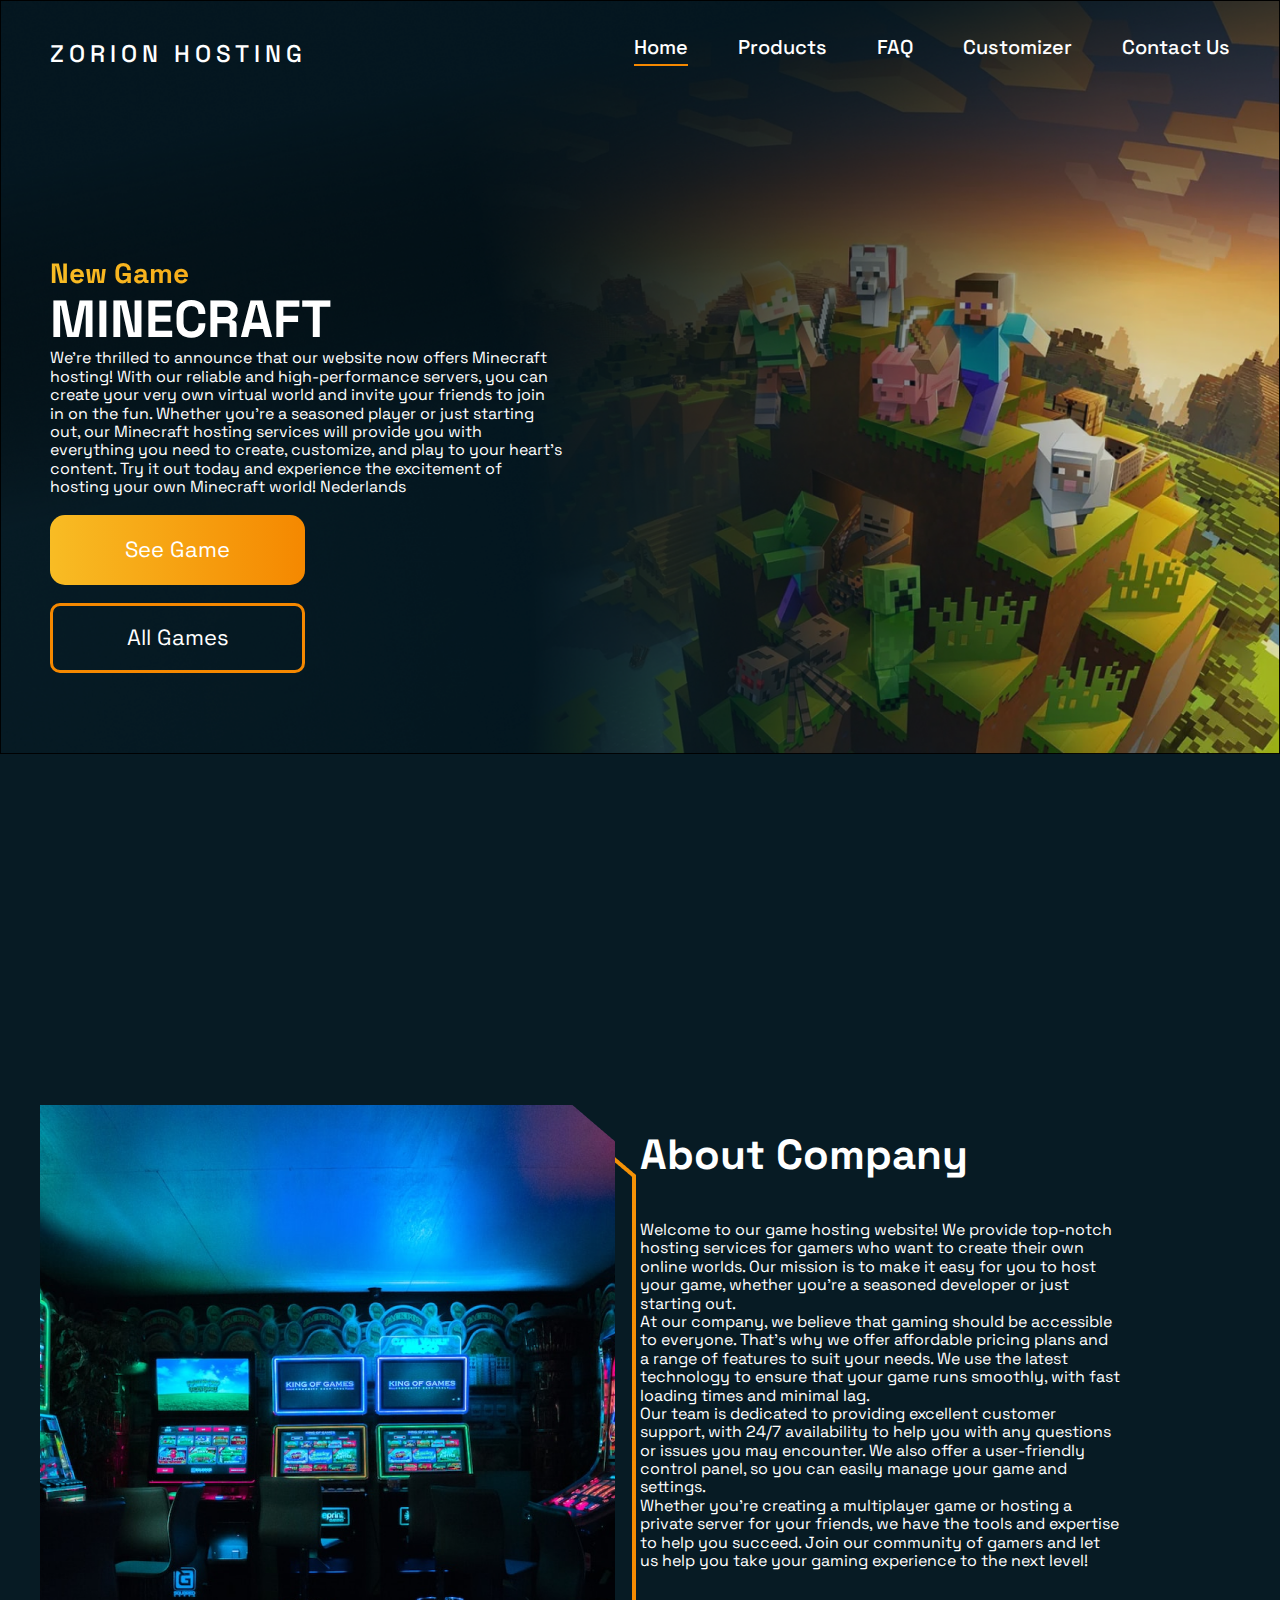
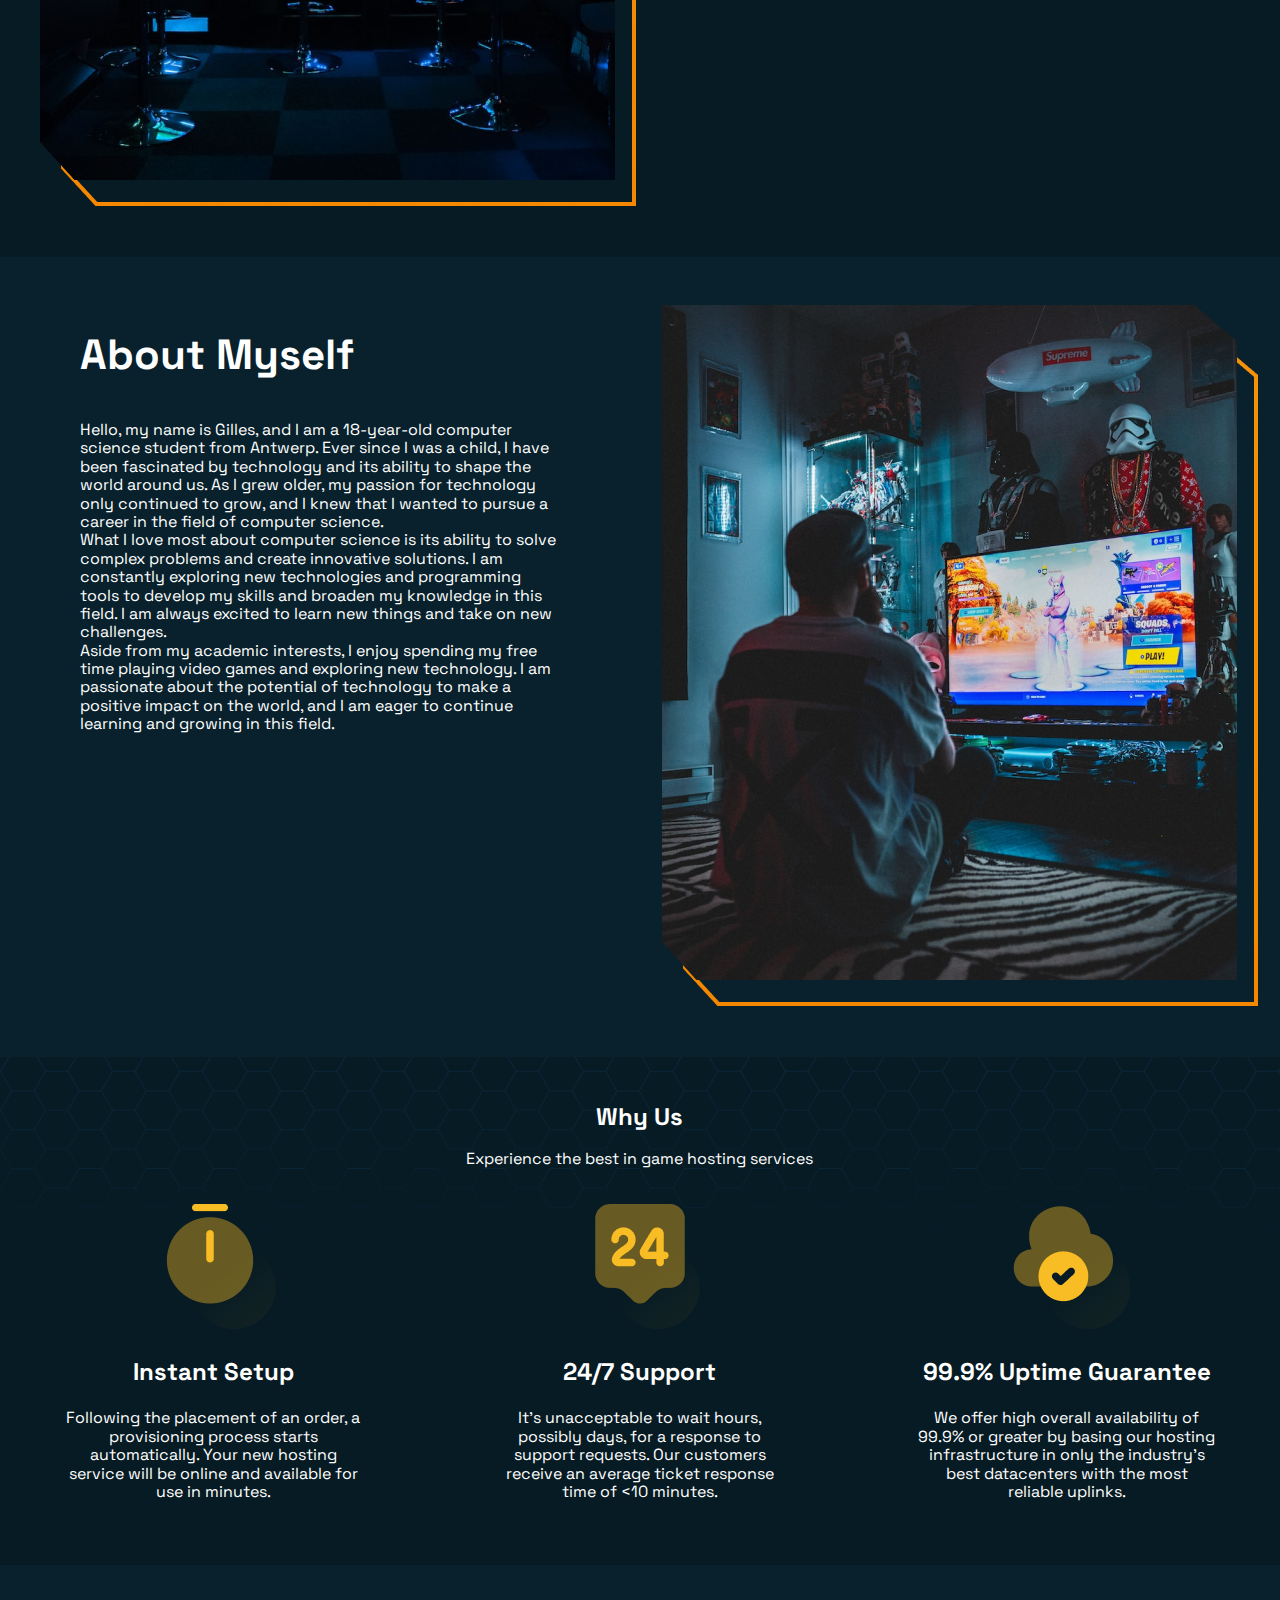
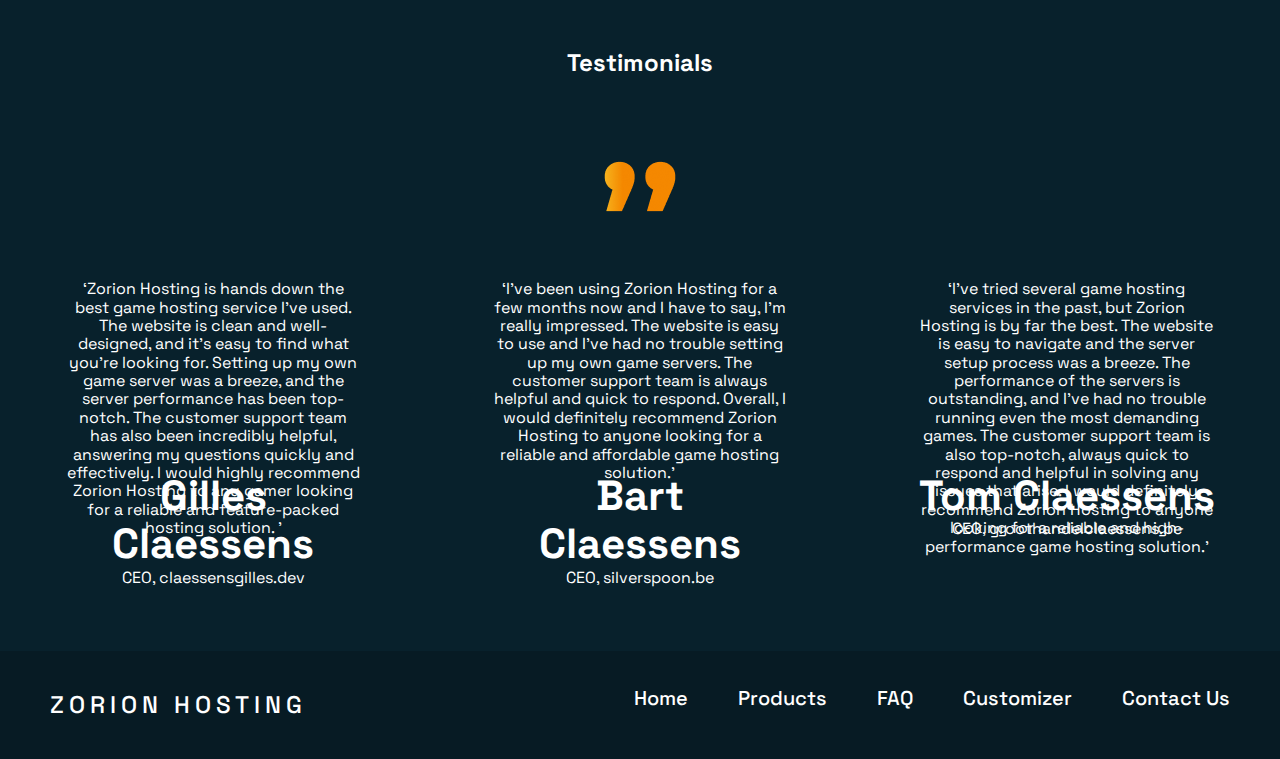
==== index.html @ 442d1de8 "Major refactoring" ====
<!DOCTYPE html>
<html lang="nl">

<head>

    <meta charset="UTF-8">
    <title>Zorion Hosting</title>
    <link rel="icon" type="image/x-icon" href="media/favicon/favicon.png">
    <link rel="stylesheet" href="css/general/site.css">
    <link rel="stylesheet" href="css/general/normalize.css">
    <link rel="stylesheet" href="css/specific/index.css">

</head>
<body>
<h1 class="hidden">Examenproject Gilles Claessens INF107A</h1>

<!-- NAVIGATION BAR -->
<header>
    <nav class="navigation">
        <h2 class="text-logo">ZORION HOSTING</h2>
        <ul class="main-nav">
            <li><a href="./index.html" class="active">Home</a></li>
            <li id="sub-1">
                <a href="./html/product-page.html">Products</a>
                <ul >
                    <li><a href="./html/product-page.html#minecraft-section">Minecraft</a></li>
                </ul>
            </li>
            <li><a href="./html/faq-page.html">FAQ</a></li>
            <li><a href="./html/customizer.html">Customizer</a></li>
            <li><a href="./html/contact.html">Contact Us</a></li>
        </ul>
    </nav>
</header>

<main>
    <!-- HERO SECTION -->
    <section class="hero-section">
        <h2 class="hidden">Hero section</h2>
        <article>
            <h3>New Game</h3>
            <section>
                <h4>MINECRAFT</h4>
                <p>We're thrilled to announce that our website now offers Minecraft hosting! With our reliable and
                    high-performance servers, you can create your very own virtual world and invite your friends to join
                    in on the fun. Whether you're a seasoned player or just starting out, our Minecraft hosting services
                    will provide you with everything you need to create, customize, and play to your heart's content.
                    Try it out today and experience the excitement of hosting your own Minecraft world! Nederlands</p>
                <button id="goto-game" onclick="window.location.href='./html/product-page.html#minecraft-section';">See
                    Game
                </button>
                <button id="goto-all" onclick="window.location.href='./html/product-page.html';">All Games</button>
            </section>
        </article>
    </section>

    <!-- ABOUT COMPANY SECTION -->
    <section class="about-company">
        <h2 class="hidden">About Company section</h2>
        <figure>
            <img src="/media/visuals/about-company.png" alt="About Company Picture">
        </figure>
        <article>
            <h3>About Company</h3>
            <p>Welcome to our game hosting website! We provide top-notch hosting services for gamers who want to create
                their own online worlds. Our mission is to make it easy for you to host your game, whether you're a
                seasoned developer or just starting out.
                <br>
                At our company, we believe that gaming should be accessible to everyone. That's why we offer affordable
                pricing plans and a range of features to suit your needs. We use the latest technology to ensure that
                your game runs smoothly, with fast loading times and minimal lag.
                <br>
                Our team is dedicated to providing excellent customer support, with 24/7 availability to help you with
                any questions or issues you may encounter. We also offer a user-friendly control panel, so you can
                easily manage your game and settings.
                <br>
                Whether you're creating a multiplayer game or hosting a private server for your friends, we have the
                tools and expertise to help you succeed. Join our community of gamers and let us help you take your
                gaming experience to the next level!</p>
        </article>
    </section>

    <!-- ABOUT MYSELF SECTION -->
    <section class="about-myself">
        <h2 class="hidden">About Myself section</h2>
        <article>
            <h3>About Myself</h3>
            <p>Hello, my name is Gilles, and I am a 18-year-old computer science student from Antwerp. Ever since I
                was a child, I have been fascinated by technology and its ability to shape the world around us. As I
                grew older, my passion for technology only continued to grow, and I knew that I wanted to pursue a
                career in the field of computer science.
                <br>
                What I love most about computer science is its ability to solve complex problems and create innovative
                solutions. I am constantly exploring new technologies and programming tools to develop my skills and
                broaden my knowledge in this field. I am always excited to learn new things and take on new challenges.
                <br>
                Aside from my academic interests, I enjoy spending my free time playing video games and exploring new
                technology. I am passionate about the potential of technology to make a positive impact on the world,
                and I am eager to continue learning and growing in this field.</p>
        </article>
        <figure>
            <img src="/media/visuals/about-myself.png" alt="About Myself Picture">
        </figure>
    </section>

    <!-- WHY US SECTION -->
    <section class="why-us">
        <header class="why-us-heading">
            <h2>Why Us</h2>
            <p>Experience the best in game hosting services</p>
        </header>

        <article class="why-us-1">
            <img src="/media/visuals/instant-setup.png" alt="Instant Setup Icon">
            <h3>Instant Setup</h3>
            <p>Following the placement of an order, a provisioning process starts automatically. Your new
                hosting
                service
                will be online and available for use in minutes.</p>
        </article>

        <article class="why-us-2">
            <img src="/media/visuals/fast-response.png" alt="Fast Response Icon">
            <h3>24/7 Support</h3>
            <p>It's unacceptable to wait hours, possibly days, for a response to support requests. Our
                customers receive
                an
                average ticket response time of &lt;10 minutes.</p>
        </article>

        <article class="why-us-3">
            <img src="/media/visuals/uptime-guarantee.png" alt="Uptime Guarantee Icon">
            <h3>99.9% Uptime Guarantee</h3>
            <p>We offer high overall availability of 99.9% or greater by basing our hosting infrastructure
                in only the
                industry's best datacenters with the most reliable uplinks.</p>
        </article>
    </section>

    <!-- TESTIMONALS SECTION -->
    <section class="testimonials">
        <header class="testimonials-header">
            <h2>Testimonials</h2>
            <img src="/media/visuals/double-quote.png" alt="Double Quotes">
        </header>
        <article>
            <q>Zorion Hosting is hands down the best game hosting service I've used. The website is clean and
                well-designed, and it's easy to find what you're looking for. Setting up my own game server was a
                breeze, and the server performance has been top-notch. The customer support team has also been
                incredibly helpful, answering my questions quickly and effectively. I would highly recommend Zorion
                Hosting to any gamer looking for a reliable and feature-packed hosting solution.
            </q>
            <h3>Gilles Claessens</h3>
            <p>CEO, claessensgilles.dev</p></article>
        <article>
            <q>I've been using Zorion Hosting for a few months now and I have to say, I'm really impressed. The
                website is easy to use and I've had no trouble setting up my own game servers. The customer support team
                is always helpful and quick to respond. Overall, I would definitely recommend Zorion Hosting to anyone
                looking for a reliable and affordable game hosting solution.</q>
            <h3>Bart Claessens</h3>
            <p>CEO, silverspoon.be</p></article>
        <article>
            <q>I've tried several game hosting services in the past, but Zorion Hosting is by far the best. The
                website is easy to navigate and the server setup process was a breeze. The performance of the servers is
                outstanding, and I've had no trouble running even the most demanding games. The customer support team is
                also top-notch, always quick to respond and helpful in solving any issues that arise. I would definitely
                recommend Zorion Hosting to anyone looking for a reliable and high-performance game hosting
                solution.</q>
            <h3>Tom Claessens</h3>
            <p>CEO, groothandelclaessens.be</p></article>
    </section>
</main>

<!-- FOOTER -->
<footer>
    <nav class="navigation">
        <h2 class="text-logo">ZORION HOSTING</h2>
        <ul class="main-nav">
            <li><a href="./index.html">Home</a></li>
            <li><a href="html/product-page.html">Products</a></li>
            <li><a href="html/faq-page.html">FAQ</a></li>
            <li><a href="html/customizer.html">Customizer</a></li>
            <li><a href="html/contact.html">Contact Us</a></li>
        </ul>
    </nav>
</footer>

</body>
</html>
---- css/general/site.css ----
@import url('https://fonts.googleapis.com/css2?family=Space+Grotesk:wght@400;500;700&display=swap');

/*|| General Styles */
* {
    font-family: "Space Grotesk", sans-serif;
    color: #FFF;
}

body::-webkit-scrollbar {
    display: none;
}

body {
    -ms-overflow-style: none;
    scrollbar-width: none;
}

.text-logo {
    font-weight: 500;
    letter-spacing: 5px;
}

html {
    scroll-behavior: smooth; /*Adds smooth scrolling instead of snapping to element*/
}

.backcolor-2 {
    background-color: #08212C; /* Second backcolor for some variation in background */
}

/* || Navigation bar for our header and footer */
.navigation {
    display: flex;
    justify-content: space-between;
    margin: 20px 50px;
}

.navigation a {
    font-size: 20px;
    font-weight: 500;
    text-decoration: none;
}

.navigation li a:hover,
.navigation li a.active {
    text-decoration: underline #F58800;
    text-underline-offset: 10px;
}

.main-nav {
    display: flex;
    list-style: none;
}

.main-nav > li {
    margin-left: 50px;
}

#sub-1 ul {
    top: 100px;
    padding: 0;
    list-style: none;
    position: absolute;
    display: none;
}

#sub-1:hover ul {
    display: block;
}

/* || Functional Styles */
.hidden {
    position: absolute;
    width: 1px;
    height: 1px;
    overflow: hidden;
    left: -10000px;
}
---- css/specific/index.css ----
/* || General Styles */
body {
    background: #071B24 url("../../media/visuals/hero-background.png") no-repeat; /* Hero section background */
    background-size: contain;
}

h3 {
    font-weight: 700;
    font-size: 42px;
}

/* || Hero Section */
.hero-section {
    height: 950px;
}

.hero-section article {
    width: 40vw;
    padding-left: 50px;

}

.hero-section button {
    font-size: 22px;
    margin-top: 2vh;
    height: 70px;
    width: 255px;
    border-radius: 15px;
    cursor: pointer;
}

.hero-section h3 {
    padding-top: 150px;
    margin: 0;
    font-size: 28px;
    font-weight: 700;
    background-image: linear-gradient(to right, #F8BC24, #F58800);
    -webkit-background-clip: text; /* Required for a working gradient + safari support */
    color: transparent;
}

.hero-section h4 {
    font-size: 52px;
    font-weight: 700;
    margin: 0;
}

.hero-section #goto-game {
    background-image: linear-gradient(to right, #F8BC24, #F58800);
    margin-right: 20px;
    border: none;

}

.hero-section #goto-game:hover {
    background: transparent;
    border: solid #F58800 medium;
    border-radius: 10px;
}

.hero-section #goto-all {
    border: solid #F58800 medium;
    background-color: transparent;
    border-radius: 10px;
}

.hero-section #goto-all:hover {
    background-image: linear-gradient(to right, #F8BC24, #F58800);

}

/* || About Company */
.about-company {
    display: grid;
    grid-template-columns: repeat(auto-fit, minmax(350px, 1fr));
    justify-content: center;
    align-content: center;
    height: 800px;
}

.about-company article {
    max-width: 75%;
}

/* || About Myself */
.about-myself {
    display: grid;
    grid-template-columns: repeat(auto-fit, minmax(350px, 1fr));
    align-content: center;
    justify-items: center;
    height: 800px;
    background-color: #08212C;
}

.about-myself article {
    max-width: 75%;
}

/* || Why Us */
.why-us {
    display: grid;
    text-align: center;
    background: #071B24 url("../../media/visuals/why-us-vector.png") no-repeat;
    background-size: contain;
    grid-template-columns: 1fr 1fr 1fr; /* Gives each column a static size, which makes it easier to center contents */
    grid-template-areas:
            "head head head"
            "art1 art2 art3";
}

.why-us-heading {
    grid-area: head;
    padding: 2vw 0;
}

.why-us article {
    padding: 0 5vw 5vw 5vw;
}

.why-us article h3 {
    font-size: 24px;
}

/* Testimonials */
.testimonials {
    background-color: #08212C;
    display: grid;
    text-align: center;
    grid-template-columns: 1fr 1fr 1fr; /* Gives each column a static size, which makes it easier to center contents */
    grid-template-areas:
            "head head head"
            "icon icon icon"
            "test1 test2 test3";
}

.testimonials-header {
    grid-area: head;
    padding: 5vw 0;
}

.testimonials-header img {
    padding-top: 5vw;
}

.testimonials article {
    display: flex;
    flex-direction: column;
    padding: 0 5vw 5vw 5vw;
}

.testimonials q {
    height: 15vw; /* Gives each testimonial the same height so it is spaced evenly */
}

.testimonials h3, p {
    margin: 0;
}
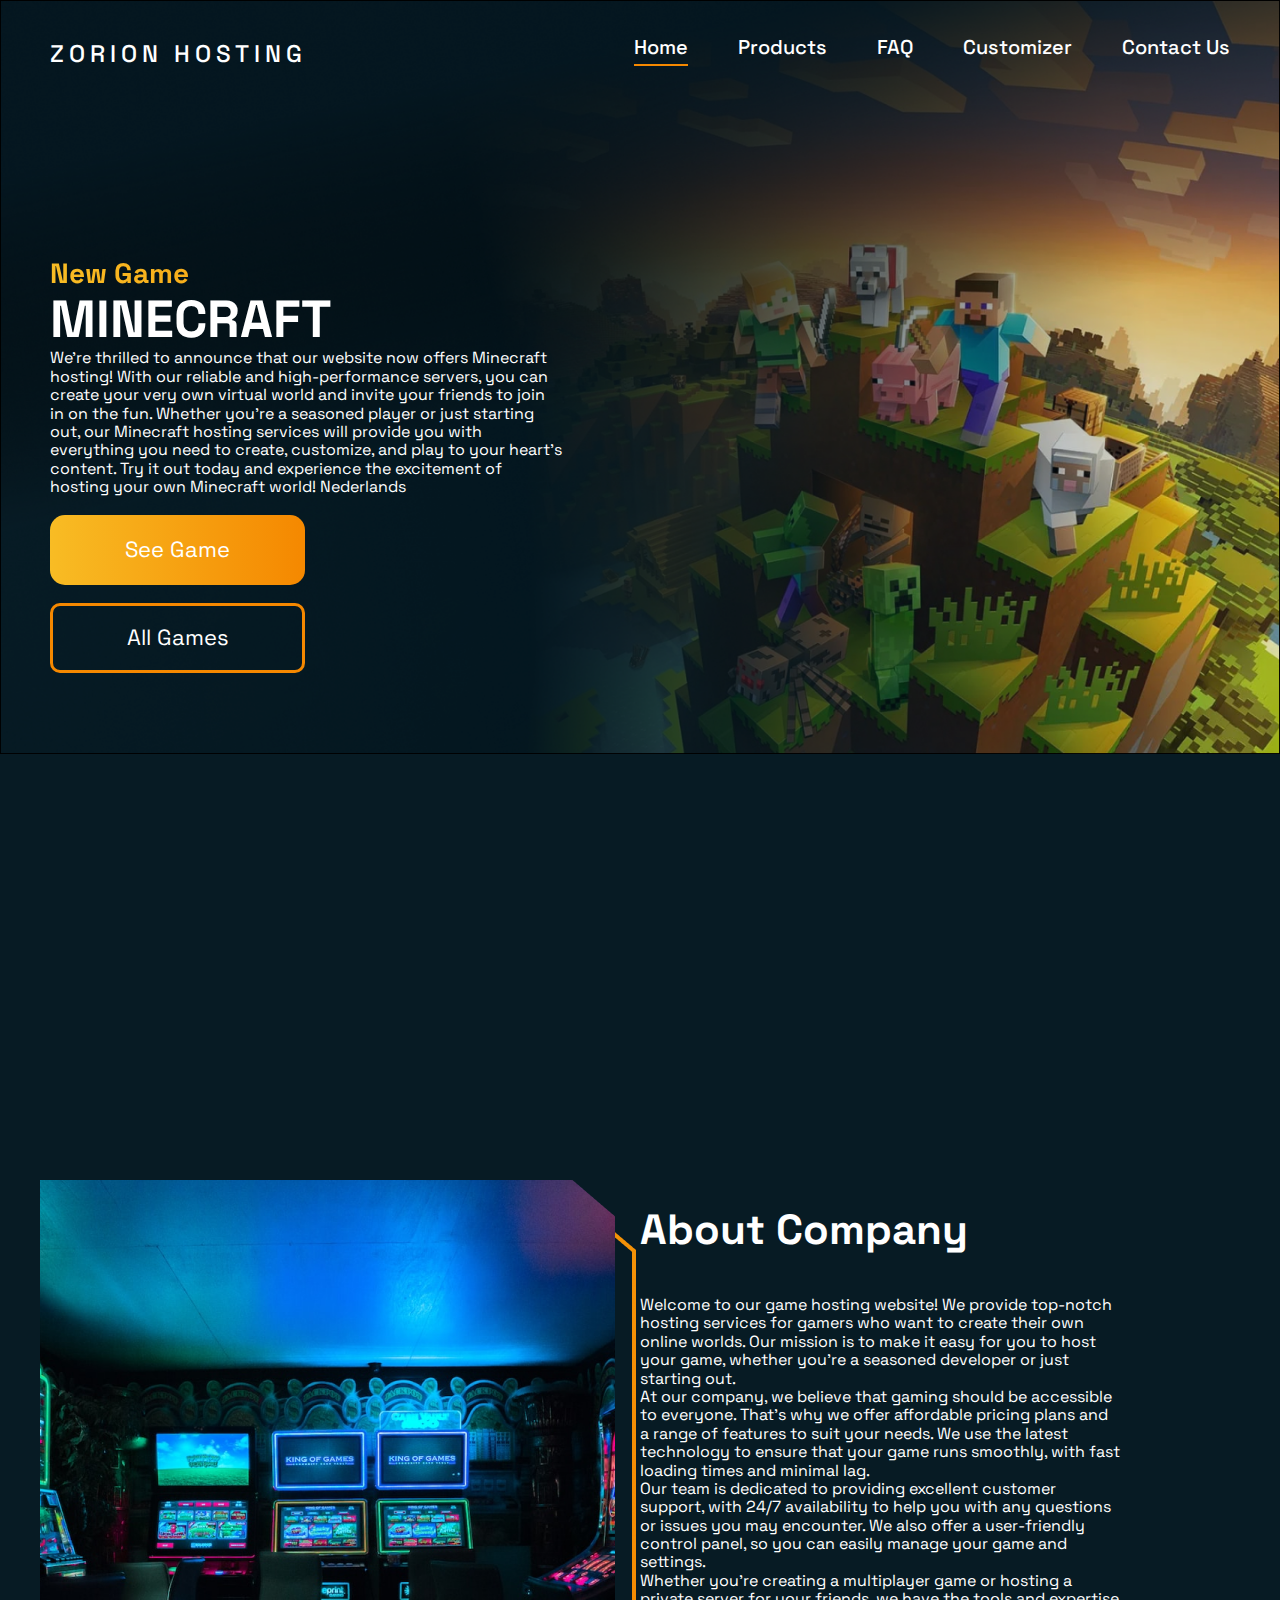
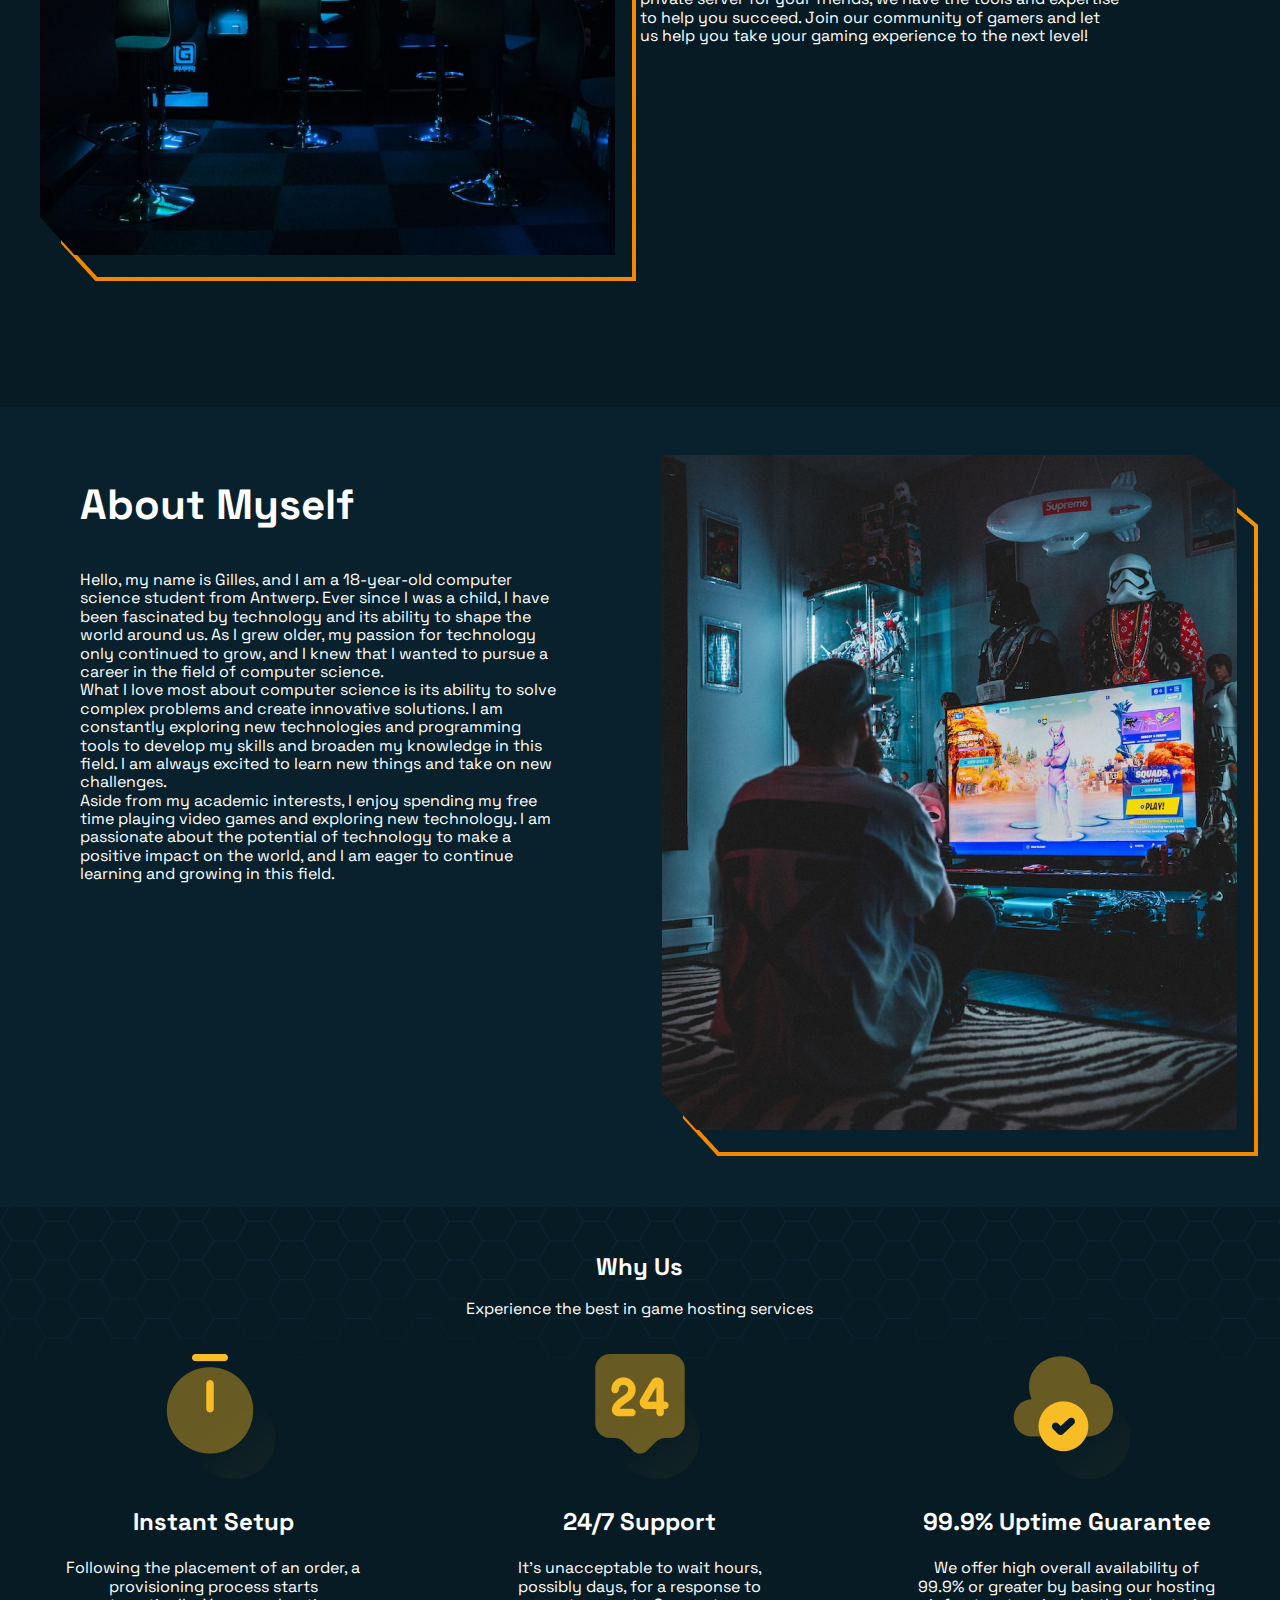
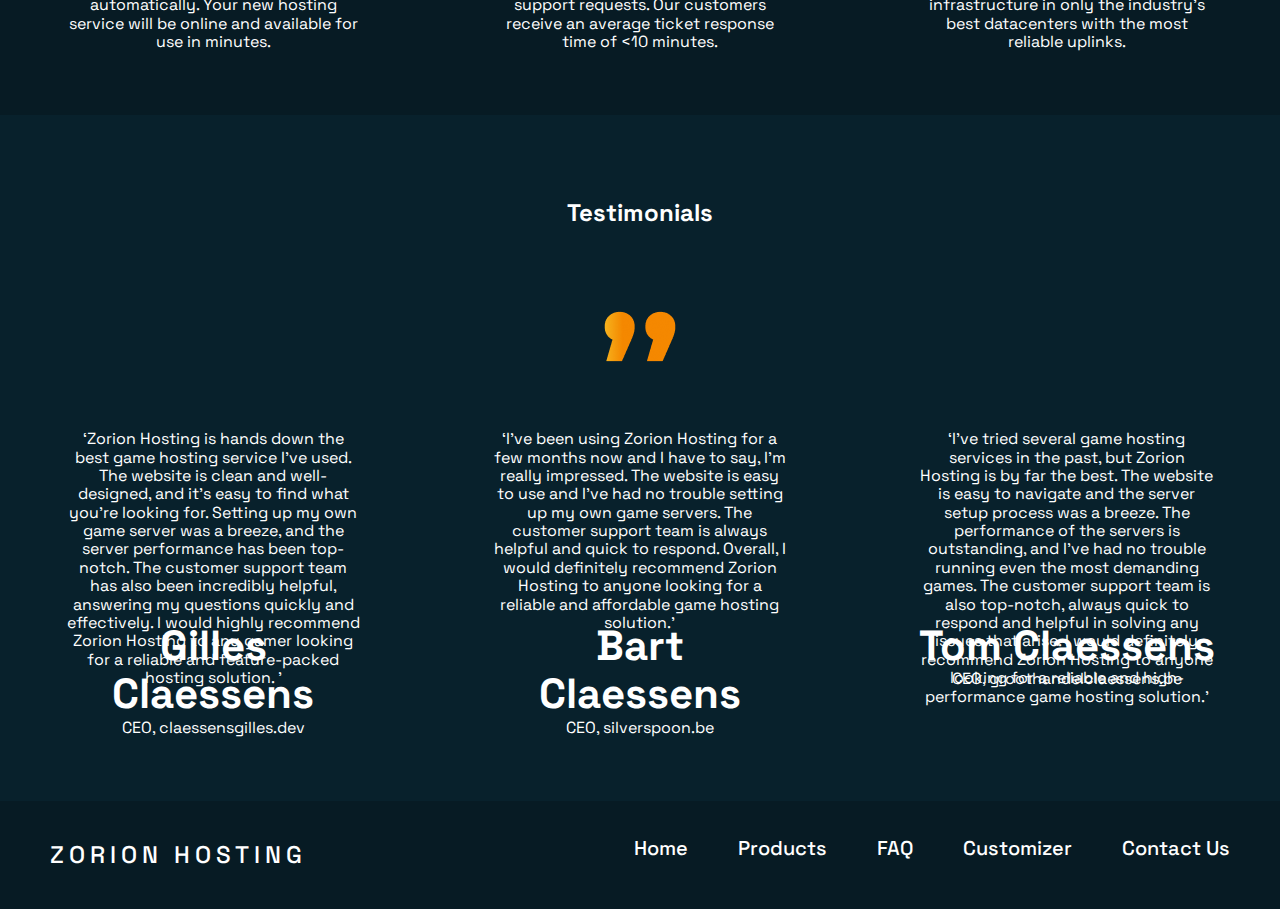
==== commit 9d4e8fd0: "Finished 3.1" ====
--- a/index.html
+++ b/index.html
@@ -6,8 +6,8 @@
     <meta charset="UTF-8">
     <title>Zorion Hosting</title>
     <link rel="icon" type="image/x-icon" href="media/favicon/favicon.png">
+    <link rel="stylesheet" href="css/general/normalize.css">
     <link rel="stylesheet" href="css/general/site.css">
-    <link rel="stylesheet" href="css/general/normalize.css">
     <link rel="stylesheet" href="css/specific/index.css">
 
 </head>
@@ -24,10 +24,15 @@
                 <a href="./html/product-page.html">Products</a>
                 <ul >
                     <li><a href="./html/product-page.html#minecraft-section">Minecraft</a></li>
+                    <li><a href="./html/product-page.html#rust-section">Rust</a></li>
+                    <li><a href="./html/product-page.html#ark-section">ARK Survival</a></li>
+                    <li><a href="./html/product-page.html#valheim-section">Valheim</a></li>
+                    <li><a href="./html/product-page.html#farming-section">Farming Simulator</a></li>
+                    <li><a href="./html/product-page.html#hytale-section">Hytale</a></li>
                 </ul>
             </li>
             <li><a href="./html/faq-page.html">FAQ</a></li>
-            <li><a href="./html/customizer.html">Customizer</a></li>
+            <li><a href="html/personalization.html">Customizer</a></li>
             <li><a href="./html/contact.html">Contact Us</a></li>
         </ul>
     </nav>
@@ -110,7 +115,7 @@
             <p>Experience the best in game hosting services</p>
         </header>
 
-        <article class="why-us-1">
+        <article id="why-us-1">
             <img src="/media/visuals/instant-setup.png" alt="Instant Setup Icon">
             <h3>Instant Setup</h3>
             <p>Following the placement of an order, a provisioning process starts automatically. Your new
@@ -119,7 +124,7 @@
                 will be online and available for use in minutes.</p>
         </article>
 
-        <article class="why-us-2">
+        <article id="why-us-2">
             <img src="/media/visuals/fast-response.png" alt="Fast Response Icon">
             <h3>24/7 Support</h3>
             <p>It's unacceptable to wait hours, possibly days, for a response to support requests. Our
@@ -128,7 +133,7 @@
                 average ticket response time of &lt;10 minutes.</p>
         </article>
 
-        <article class="why-us-3">
+        <article id="why-us-3">
             <img src="/media/visuals/uptime-guarantee.png" alt="Uptime Guarantee Icon">
             <h3>99.9% Uptime Guarantee</h3>
             <p>We offer high overall availability of 99.9% or greater by basing our hosting infrastructure
@@ -141,9 +146,9 @@
     <section class="testimonials">
         <header class="testimonials-header">
             <h2>Testimonials</h2>
-            <img src="/media/visuals/double-quote.png" alt="Double Quotes">
+            <img src="/media/visuals/double-quote.png" alt="Double Quotes" id="testimonials-icon">
         </header>
-        <article>
+        <article id="test-1">
             <q>Zorion Hosting is hands down the best game hosting service I've used. The website is clean and
                 well-designed, and it's easy to find what you're looking for. Setting up my own game server was a
                 breeze, and the server performance has been top-notch. The customer support team has also been
@@ -152,14 +157,14 @@
             </q>
             <h3>Gilles Claessens</h3>
             <p>CEO, claessensgilles.dev</p></article>
-        <article>
+        <article id="test-2">
             <q>I've been using Zorion Hosting for a few months now and I have to say, I'm really impressed. The
                 website is easy to use and I've had no trouble setting up my own game servers. The customer support team
                 is always helpful and quick to respond. Overall, I would definitely recommend Zorion Hosting to anyone
                 looking for a reliable and affordable game hosting solution.</q>
             <h3>Bart Claessens</h3>
             <p>CEO, silverspoon.be</p></article>
-        <article>
+        <article id="test-3">
             <q>I've tried several game hosting services in the past, but Zorion Hosting is by far the best. The
                 website is easy to navigate and the server setup process was a breeze. The performance of the servers is
                 outstanding, and I've had no trouble running even the most demanding games. The customer support team is
@@ -179,7 +184,7 @@
             <li><a href="./index.html">Home</a></li>
             <li><a href="html/product-page.html">Products</a></li>
             <li><a href="html/faq-page.html">FAQ</a></li>
-            <li><a href="html/customizer.html">Customizer</a></li>
+            <li><a href="html/personalization.html">Customizer</a></li>
             <li><a href="html/contact.html">Contact Us</a></li>
         </ul>
     </nav>
--- a/css/general/site.css
+++ b/css/general/site.css
@@ -1,4 +1,4 @@
-@import url('https://fonts.googleapis.com/css2?family=Space+Grotesk:wght@400;500;700&display=swap');
+@import url("https://fonts.googleapis.com/css2?family=Space+Grotesk:wght@400;500;700&display=swap");
 
 /*|| General Styles */
 * {
@@ -6,12 +6,7 @@
     color: #FFF;
 }
 
-body::-webkit-scrollbar {
-    display: none;
-}
-
 body {
-    -ms-overflow-style: none;
     scrollbar-width: none;
 }
 
@@ -20,12 +15,16 @@
     letter-spacing: 5px;
 }
 
-html {
-    scroll-behavior: smooth; /*Adds smooth scrolling instead of snapping to element*/
+.backcolor-2 {
+    background-color: #08212C; /* Second backcolor for some variation in background */
 }
 
-.backcolor-2 {
-    background-color: #08212C; /* Second backcolor for some variation in background */
+.valid-input {
+    background-color: green;
+}
+
+.invalid-input {
+    background-color: red;
 }
 
 /* || Navigation bar for our header and footer */
@@ -47,6 +46,10 @@
     text-underline-offset: 10px;
 }
 
+.main-nav ul li {
+    margin-bottom: 10px;
+}
+
 .main-nav {
     display: flex;
     list-style: none;
@@ -56,9 +59,9 @@
     margin-left: 50px;
 }
 
+/* || Submenu navigation */
 #sub-1 ul {
-    top: 100px;
-    padding: 0;
+    padding: 1.5vw 0;
     list-style: none;
     position: absolute;
     display: none;
@@ -76,3 +79,11 @@
     overflow: hidden;
     left: -10000px;
 }
+
+html {
+    scroll-behavior: smooth; /*Adds smooth scrolling instead of snapping to element*/
+}
+
+body::-webkit-scrollbar {
+    display: none;
+}--- a/css/specific/index.css
+++ b/css/specific/index.css
@@ -75,7 +75,7 @@
     grid-template-columns: repeat(auto-fit, minmax(350px, 1fr));
     justify-content: center;
     align-content: center;
-    height: 800px;
+    height: 950px;
 }
 
 .about-company article {
@@ -121,6 +121,18 @@
     font-size: 24px;
 }
 
+.why-us-1 {
+    grid-area: art1;
+}
+
+.why-us-2 {
+    grid-area: art2;
+}
+
+.why-us-3 {
+    grid-area: art3;
+}
+
 /* Testimonials */
 .testimonials {
     background-color: #08212C;
@@ -129,8 +141,19 @@
     grid-template-columns: 1fr 1fr 1fr; /* Gives each column a static size, which makes it easier to center contents */
     grid-template-areas:
             "head head head"
-            "icon icon icon"
             "test1 test2 test3";
+}
+
+#test-1 {
+    grid-area: test1;
+}
+
+#test-2 {
+    grid-area: test2;
+}
+
+#test-3 {
+    grid-area: test3;
 }
 
 .testimonials-header {
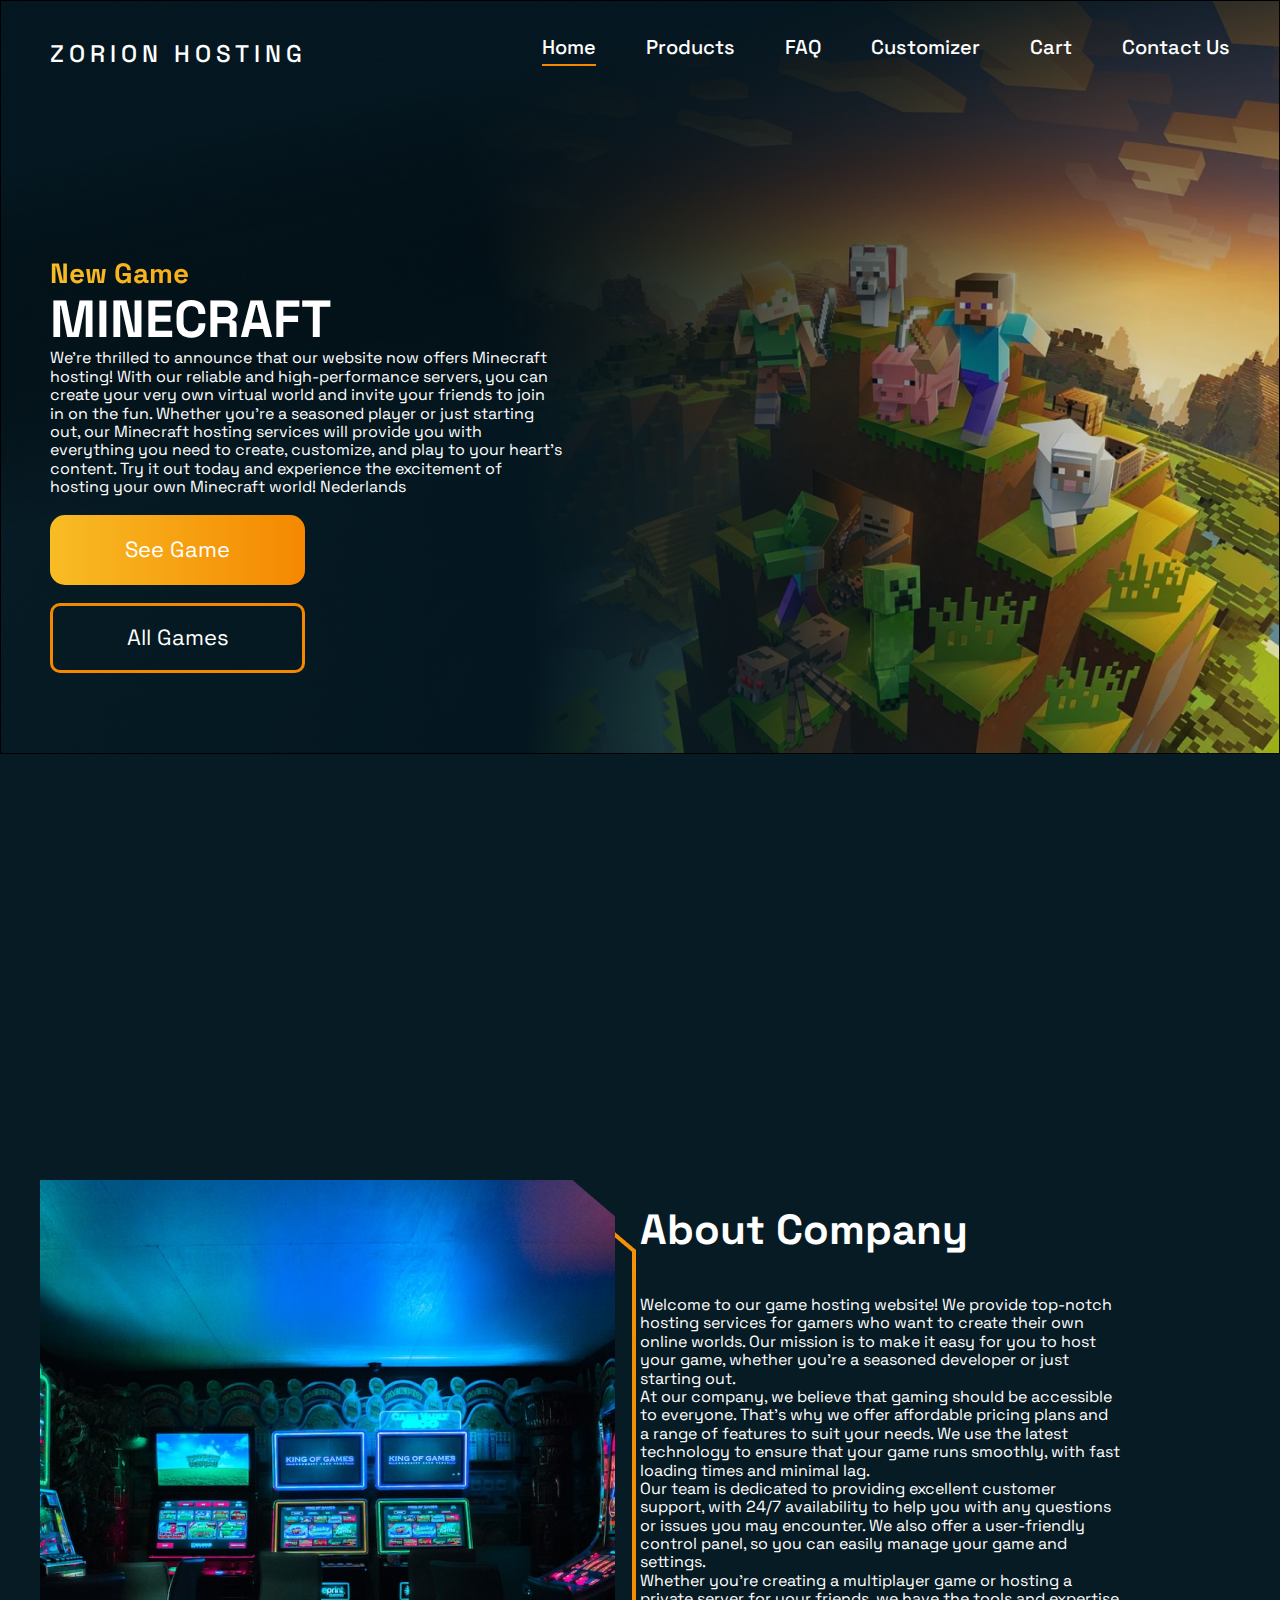
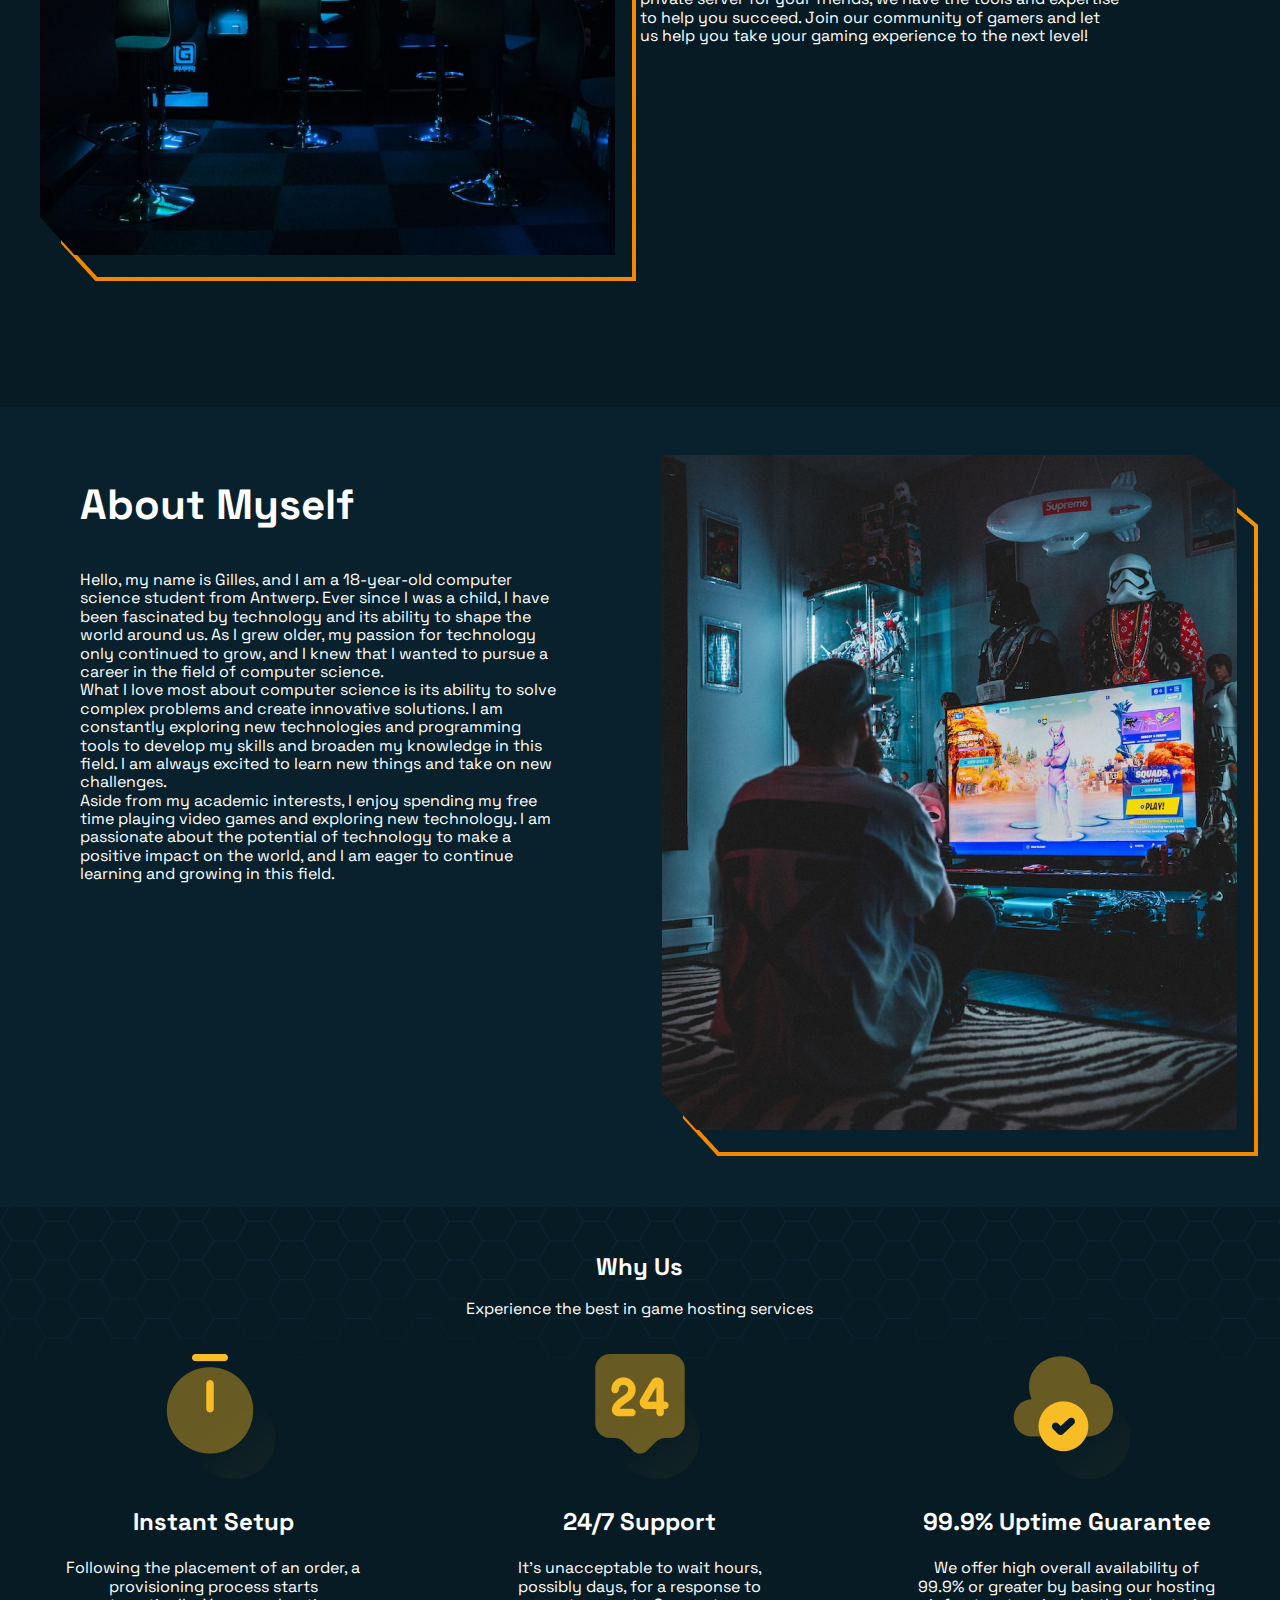
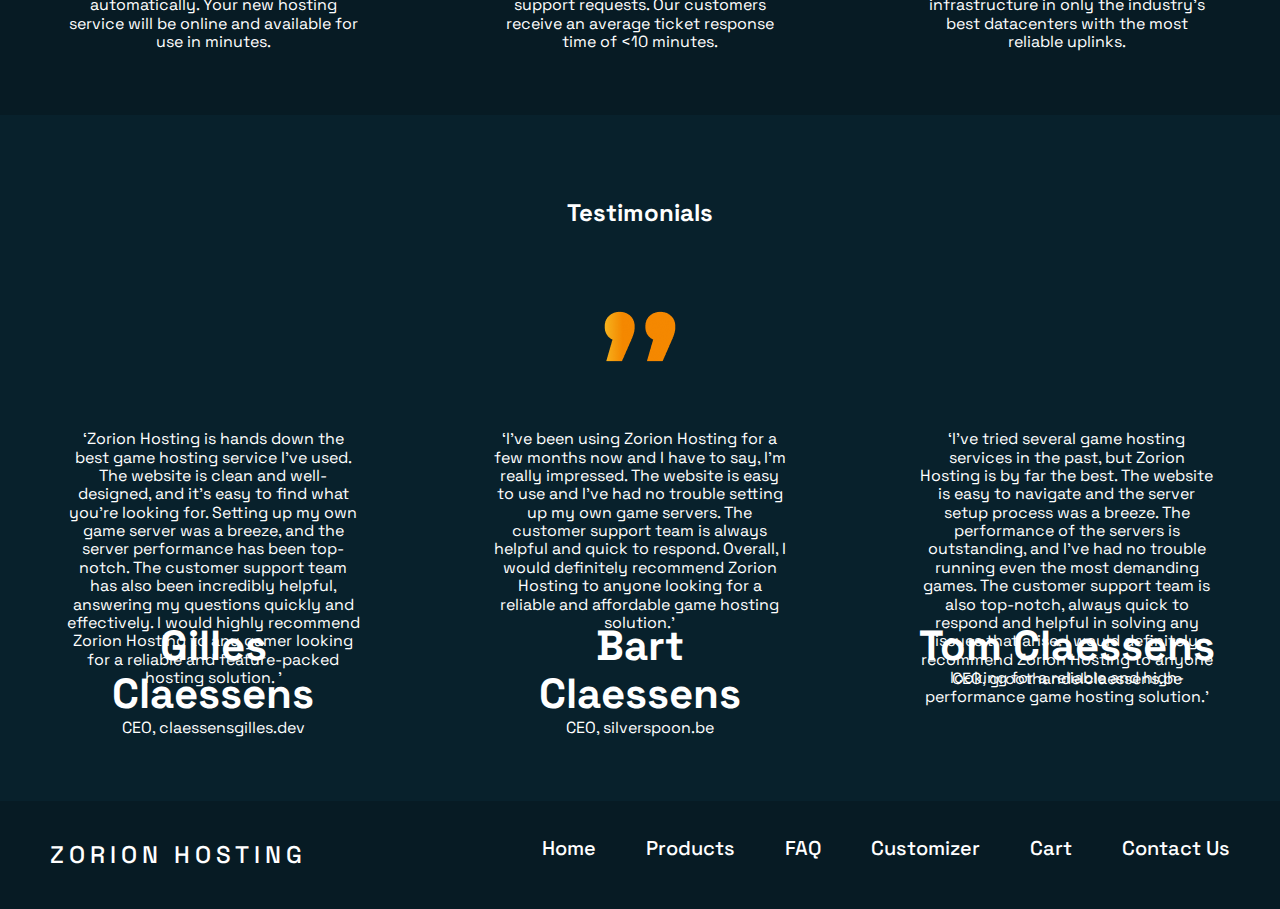
==== commit 7f49ee0b: "Finished A3, almost died" ====
--- a/index.html
+++ b/index.html
@@ -22,7 +22,7 @@
             <li><a href="./index.html" class="active">Home</a></li>
             <li id="sub-1">
                 <a href="./html/product-page.html">Products</a>
-                <ul >
+                <ul>
                     <li><a href="./html/product-page.html#minecraft-section">Minecraft</a></li>
                     <li><a href="./html/product-page.html#rust-section">Rust</a></li>
                     <li><a href="./html/product-page.html#ark-section">ARK Survival</a></li>
@@ -32,7 +32,8 @@
                 </ul>
             </li>
             <li><a href="./html/faq-page.html">FAQ</a></li>
-            <li><a href="html/personalization.html">Customizer</a></li>
+            <li><a href="./html/personalization.html">Customizer</a></li>
+            <li><a href="./html/shopping-cart.html">Cart</a></li>
             <li><a href="./html/contact.html">Contact Us</a></li>
         </ul>
     </nav>
@@ -185,6 +186,7 @@
             <li><a href="html/product-page.html">Products</a></li>
             <li><a href="html/faq-page.html">FAQ</a></li>
             <li><a href="html/personalization.html">Customizer</a></li>
+            <li><a href="html/shopping-cart.html">Cart</a></li>
             <li><a href="html/contact.html">Contact Us</a></li>
         </ul>
     </nav>
--- a/css/general/site.css
+++ b/css/general/site.css
@@ -1,89 +1,84 @@
-@import url("https://fonts.googleapis.com/css2?family=Space+Grotesk:wght@400;500;700&display=swap");
+@import "https://fonts.googleapis.com/css2?family=Space+Grotesk:wght@400;500;700&display=swap";
 
-/*|| General Styles */
 * {
     font-family: "Space Grotesk", sans-serif;
-    color: #FFF;
+    color: #fff
 }
 
 body {
-    scrollbar-width: none;
+    scrollbar-width: none
 }
 
 .text-logo {
     font-weight: 500;
-    letter-spacing: 5px;
+    letter-spacing: 5px
 }
 
-.backcolor-2 {
-    background-color: #08212C; /* Second backcolor for some variation in background */
+.bg-color {
+    background-color: #08212c
 }
 
 .valid-input {
-    background-color: green;
+    background-color: #fff
 }
 
 .invalid-input {
-    background-color: red;
+    background-color: #fff
 }
 
-/* || Navigation bar for our header and footer */
 .navigation {
     display: flex;
     justify-content: space-between;
-    margin: 20px 50px;
+    margin: 20px 50px
 }
 
 .navigation a {
     font-size: 20px;
     font-weight: 500;
-    text-decoration: none;
+    text-decoration: none
 }
 
-.navigation li a:hover,
-.navigation li a.active {
-    text-decoration: underline #F58800;
-    text-underline-offset: 10px;
+.navigation li a:hover, .navigation li a.active {
+    text-decoration: underline #f58800;
+    text-underline-offset: 10px
 }
 
 .main-nav ul li {
-    margin-bottom: 10px;
+    margin-bottom: 10px
 }
 
 .main-nav {
     display: flex;
-    list-style: none;
+    list-style: none
 }
 
 .main-nav > li {
-    margin-left: 50px;
+    margin-left: 50px
 }
 
-/* || Submenu navigation */
 #sub-1 ul {
     padding: 1.5vw 0;
     list-style: none;
     position: absolute;
-    display: none;
+    display: none
 }
 
 #sub-1:hover ul {
-    display: block;
+    display: block
 }
 
-/* || Functional Styles */
 .hidden {
     position: absolute;
     width: 1px;
     height: 1px;
     overflow: hidden;
-    left: -10000px;
+    left: -10000px
 }
 
 html {
-    scroll-behavior: smooth; /*Adds smooth scrolling instead of snapping to element*/
+    scroll-behavior: smooth
 }
 
 body::-webkit-scrollbar {
-    display: none;
+    display: none
 }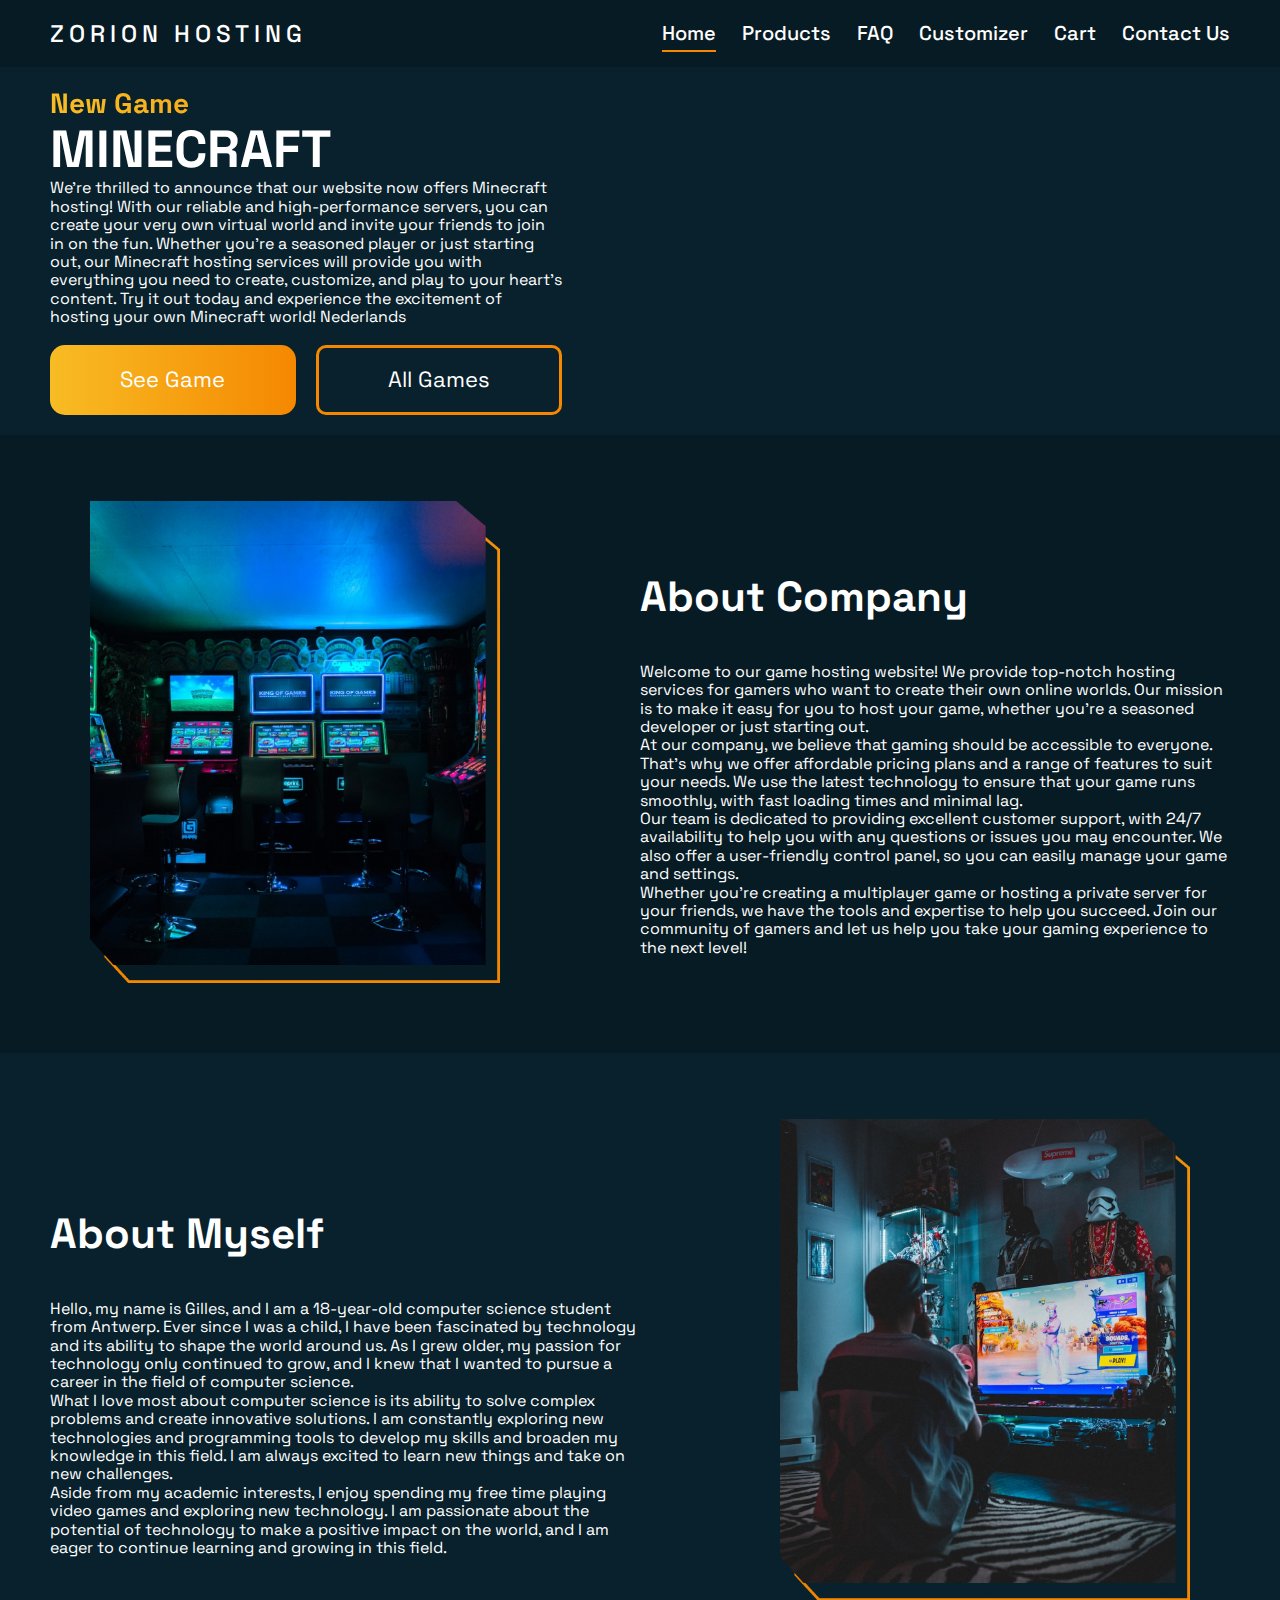
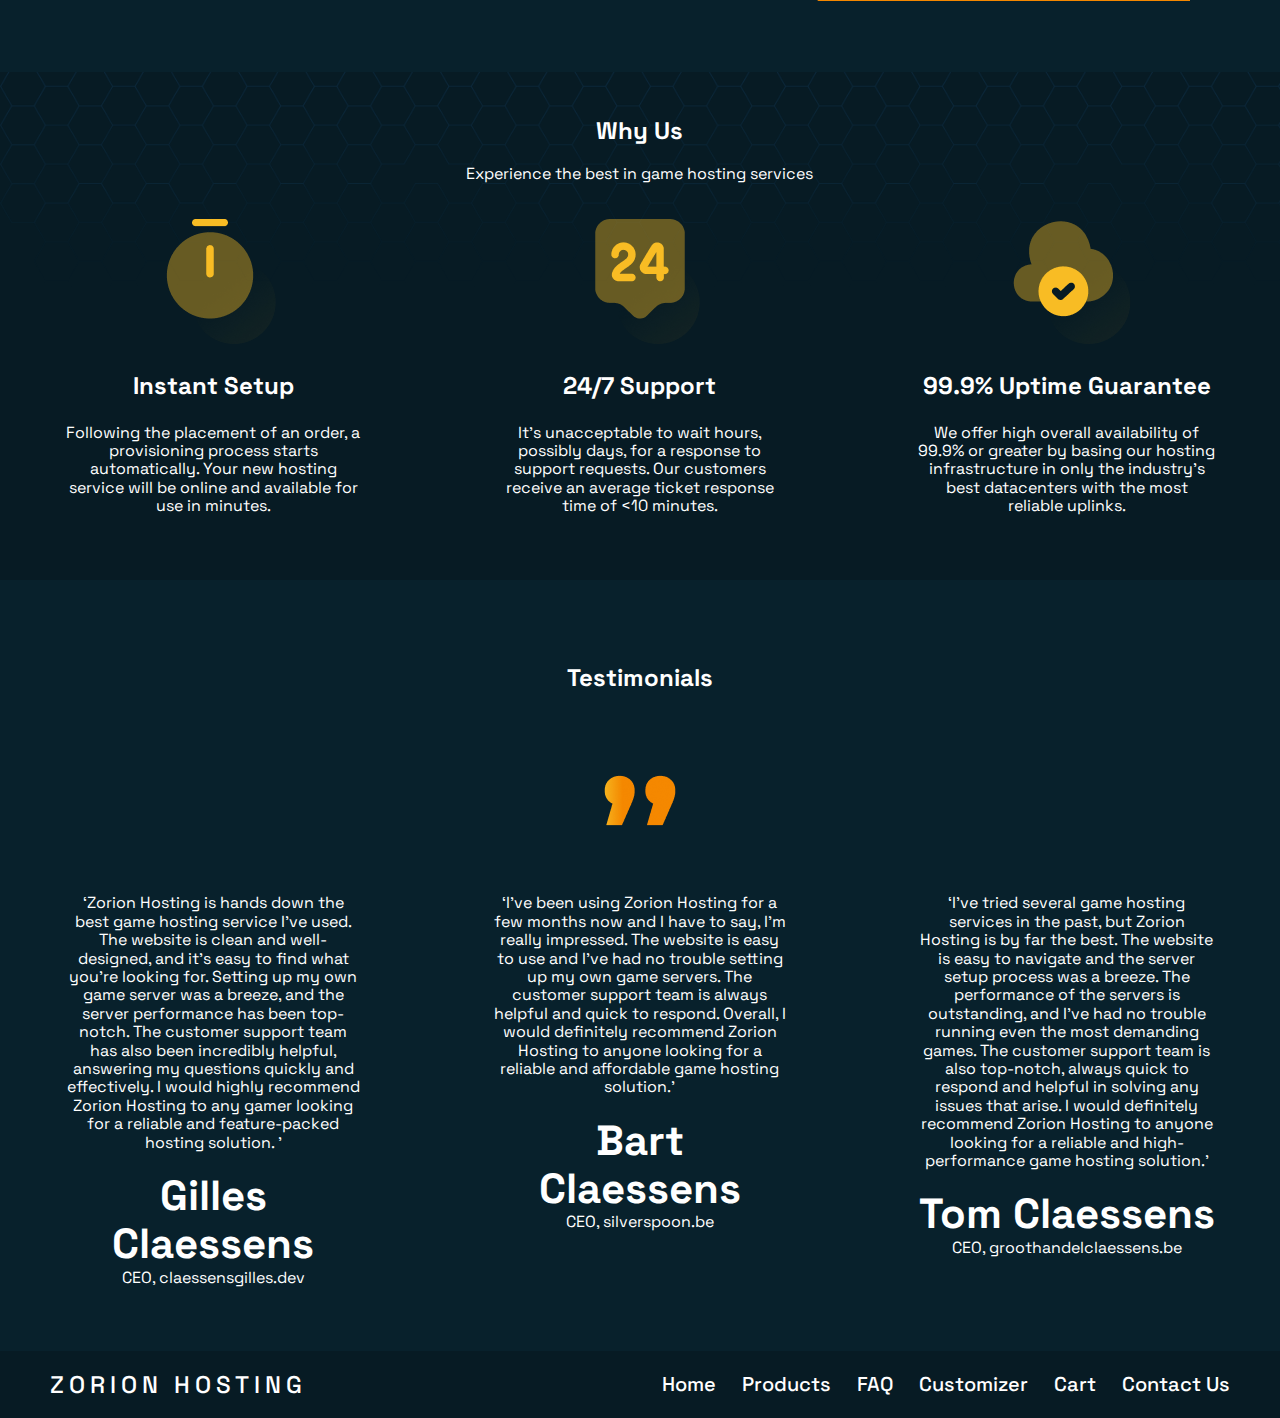
==== commit 0aa1b236: "Responsive homepage" ====
--- a/index.html
+++ b/index.html
@@ -2,10 +2,11 @@
 <html lang="nl">
 
 <head>
-
+    <meta name="viewport" content="width=device-width,initial-scale=1">
     <meta charset="UTF-8">
     <title>Zorion Hosting</title>
     <link rel="icon" type="image/x-icon" href="media/favicon/favicon.png">
+
     <link rel="stylesheet" href="css/general/normalize.css">
     <link rel="stylesheet" href="css/general/site.css">
     <link rel="stylesheet" href="css/specific/index.css">
@@ -52,10 +53,13 @@
                     in on the fun. Whether you're a seasoned player or just starting out, our Minecraft hosting services
                     will provide you with everything you need to create, customize, and play to your heart's content.
                     Try it out today and experience the excitement of hosting your own Minecraft world! Nederlands</p>
-                <button id="goto-game" onclick="window.location.href='./html/product-page.html#minecraft-section';">See
-                    Game
-                </button>
-                <button id="goto-all" onclick="window.location.href='./html/product-page.html';">All Games</button>
+                <div id="hero-buttons">
+                    <button id="goto-game" onclick="window.location.href='./html/product-page.html#minecraft-section';">
+                        See
+                        Game
+                    </button>
+                    <button id="goto-all" onclick="window.location.href='./html/product-page.html';">All Games</button>
+                </div>
             </section>
         </article>
     </section>
--- a/css/general/site.css
+++ b/css/general/site.css
@@ -19,11 +19,11 @@
 }
 
 .valid-input {
-    background-color: #fff
+    background-color: #4CAF50;
 }
 
 .invalid-input {
-    background-color: #fff
+    background-color: #d32f2f;
 }
 
 .navigation {
--- a/css/specific/index.css
+++ b/css/specific/index.css
@@ -1,23 +1,20 @@
-/* || General Styles */
 body {
-    background: #071B24 url("../../media/visuals/hero-background.png") no-repeat; /* Hero section background */
-    background-size: contain;
+    background: #071B24 url(../../media/visuals/hero-background.png) no-repeat;
+    background-size: contain
 }
 
 h3 {
     font-weight: 700;
-    font-size: 42px;
-}
-
-/* || Hero Section */
+    font-size: 42px
+}
+
 .hero-section {
-    height: 950px;
+    height: 950px
 }
 
 .hero-section article {
     width: 40vw;
-    padding-left: 50px;
-
+    padding-left: 50px
 }
 
 .hero-section button {
@@ -26,7 +23,7 @@
     height: 70px;
     width: 255px;
     border-radius: 15px;
-    cursor: pointer;
+    cursor: pointer
 }
 
 .hero-section h3 {
@@ -35,146 +32,274 @@
     font-size: 28px;
     font-weight: 700;
     background-image: linear-gradient(to right, #F8BC24, #F58800);
-    -webkit-background-clip: text; /* Required for a working gradient + safari support */
-    color: transparent;
+    -webkit-background-clip: text;
+    color: transparent
 }
 
 .hero-section h4 {
     font-size: 52px;
     font-weight: 700;
-    margin: 0;
+    margin: 0
 }
 
 .hero-section #goto-game {
     background-image: linear-gradient(to right, #F8BC24, #F58800);
     margin-right: 20px;
-    border: none;
-
+    border: none
 }
 
 .hero-section #goto-game:hover {
     background: transparent;
     border: solid #F58800 medium;
-    border-radius: 10px;
+    border-radius: 10px
 }
 
 .hero-section #goto-all {
     border: solid #F58800 medium;
     background-color: transparent;
-    border-radius: 10px;
+    border-radius: 10px
 }
 
 .hero-section #goto-all:hover {
-    background-image: linear-gradient(to right, #F8BC24, #F58800);
-
-}
-
-/* || About Company */
+    background-image: linear-gradient(to right, #F8BC24, #F58800)
+}
+
 .about-company {
     display: grid;
-    grid-template-columns: repeat(auto-fit, minmax(350px, 1fr));
+    grid-template-columns:repeat(auto-fit, minmax(350px, 1fr));
     justify-content: center;
     align-content: center;
-    height: 950px;
-}
-
-.about-company article {
-    max-width: 75%;
-}
-
-/* || About Myself */
+    height: 950px
+}
+
 .about-myself {
     display: grid;
-    grid-template-columns: repeat(auto-fit, minmax(350px, 1fr));
+    grid-template-columns:repeat(auto-fit, minmax(350px, 1fr));
     align-content: center;
     justify-items: center;
     height: 800px;
-    background-color: #08212C;
-}
-
-.about-myself article {
-    max-width: 75%;
-}
-
-/* || Why Us */
+    background-color: #08212C
+}
+
 .why-us {
     display: grid;
     text-align: center;
-    background: #071B24 url("../../media/visuals/why-us-vector.png") no-repeat;
+    background: #071B24 url(../../media/visuals/why-us-vector.png) no-repeat;
     background-size: contain;
-    grid-template-columns: 1fr 1fr 1fr; /* Gives each column a static size, which makes it easier to center contents */
-    grid-template-areas:
-            "head head head"
-            "art1 art2 art3";
+    grid-template-columns:1fr 1fr 1fr;
+    grid-template-areas:"head head head" "art1 art2 art3"
 }
 
 .why-us-heading {
     grid-area: head;
-    padding: 2vw 0;
+    padding: 2vw 0
 }
 
 .why-us article {
-    padding: 0 5vw 5vw 5vw;
+    padding: 0 5vw 5vw
 }
 
 .why-us article h3 {
-    font-size: 24px;
+    font-size: 24px
 }
 
 .why-us-1 {
-    grid-area: art1;
+    grid-area: art1
 }
 
 .why-us-2 {
-    grid-area: art2;
+    grid-area: art2
 }
 
 .why-us-3 {
-    grid-area: art3;
-}
-
-/* Testimonials */
+    grid-area: art3
+}
+
 .testimonials {
     background-color: #08212C;
     display: grid;
     text-align: center;
-    grid-template-columns: 1fr 1fr 1fr; /* Gives each column a static size, which makes it easier to center contents */
-    grid-template-areas:
-            "head head head"
-            "test1 test2 test3";
+    grid-template-columns:1fr 1fr 1fr;
+    grid-template-areas:"head head head" "test1 test2 test3"
 }
 
 #test-1 {
-    grid-area: test1;
+    grid-area: test1
 }
 
 #test-2 {
-    grid-area: test2;
+    grid-area: test2
 }
 
 #test-3 {
-    grid-area: test3;
+    grid-area: test3
 }
 
 .testimonials-header {
     grid-area: head;
-    padding: 5vw 0;
+    padding: 5vw 0
 }
 
 .testimonials-header img {
-    padding-top: 5vw;
+    padding-top: 5vw
 }
 
 .testimonials article {
     display: flex;
     flex-direction: column;
-    padding: 0 5vw 5vw 5vw;
-}
-
-.testimonials q {
-    height: 15vw; /* Gives each testimonial the same height so it is spaced evenly */
+    padding: 0 5vw 5vw
+}
+
+.testimonials > article {
+    justify-content: flex-start;
+}
+
+.testimonials > article > q {
+    height: fit-content;
+    margin-bottom: 20px;
 }
 
 .testimonials h3, p {
-    margin: 0;
+    margin: 0
+}
+
+.about-company article, .about-myself article {
+    max-width: 75%
+}
+
+@media only screen and (max-width: 900px) {
+
+    body {
+        display: flex;
+        flex-direction: column;
+        text-align: center;
+        background: #071B24;
+    }
+
+    .hero-section {
+        padding: 100px 20px;
+        background-color: #08212C;
+        height: fit-content;
+    }
+
+    .hero-section article, .hero-section > article > h3 {
+        width: auto;
+        padding: 0;
+    }
+
+    #hero-buttons {
+        display: flex;
+        flex-direction: column;
+        align-items: center;
+    }
+
+
+    .about-company, .about-myself {
+        display: flex;
+        flex-direction: column-reverse;
+        align-items: center;
+        height: fit-content;
+        padding: 20px;
+    }
+
+    .about-myself {
+        flex-direction: column;
+    }
+
+    #goto-game {
+        margin-right: 0 !important;
+    }
+
+    figure > img {
+        margin: 25px;
+        max-width: 75%;
+    }
+
+    .why-us, .testimonials {
+        display: flex;
+        flex-direction: column;
+        align-items: center;
+    }
+
+    .why-us > article {
+        max-width: 65%;
+    }
+
+    .why-us > h3 {
+        font-size: 18px;
+    }
+
+    .testimonials > article > q {
+        margin-bottom: 20px;
+        height: fit-content;
+    }
+
+    .testimonials > article {
+        max-width: 80%;
+    }
+
+    .navigation {
+        display: none;
+    }
+
+}
+
+@media only screen and (min-width: 900px) {
+
+    body {
+        background: #071B24;
+    }
+
+    .navigation {
+        margin: 0 50px 0 0;
+    }
+
+    .text-logo {
+        margin-left: 50px;
+
+    }
+
+    .main-nav {
+        padding: 0;
+        align-items: center;
+    }
+
+    .main-nav li {
+        margin-left: 26px;
+    }
+
+    .hero-section {
+        background-color: #08212C;
+        height: fit-content;
+        padding: 20px 50px;
+    }
+
+    .hero-section > article > h3 {
+        padding: 0;
+    }
+
+    .hero-section > article {
+        padding: 0;
+    }
+
+    .about-company article, .about-myself article {
+        max-width: 50%;
+    }
+
+    .about-myself > figure > img, .about-company > figure > img {
+        width: 100%;
+    }
+
+    .about-company, .about-myself {
+        display: flex;
+        align-items: center;
+        gap: 100px;
+        padding: 50px;
+        height: fit-content;
+        justify-content: center;
+    }
+
+    #hero-buttons {
+        display: flex;
+    }
 }